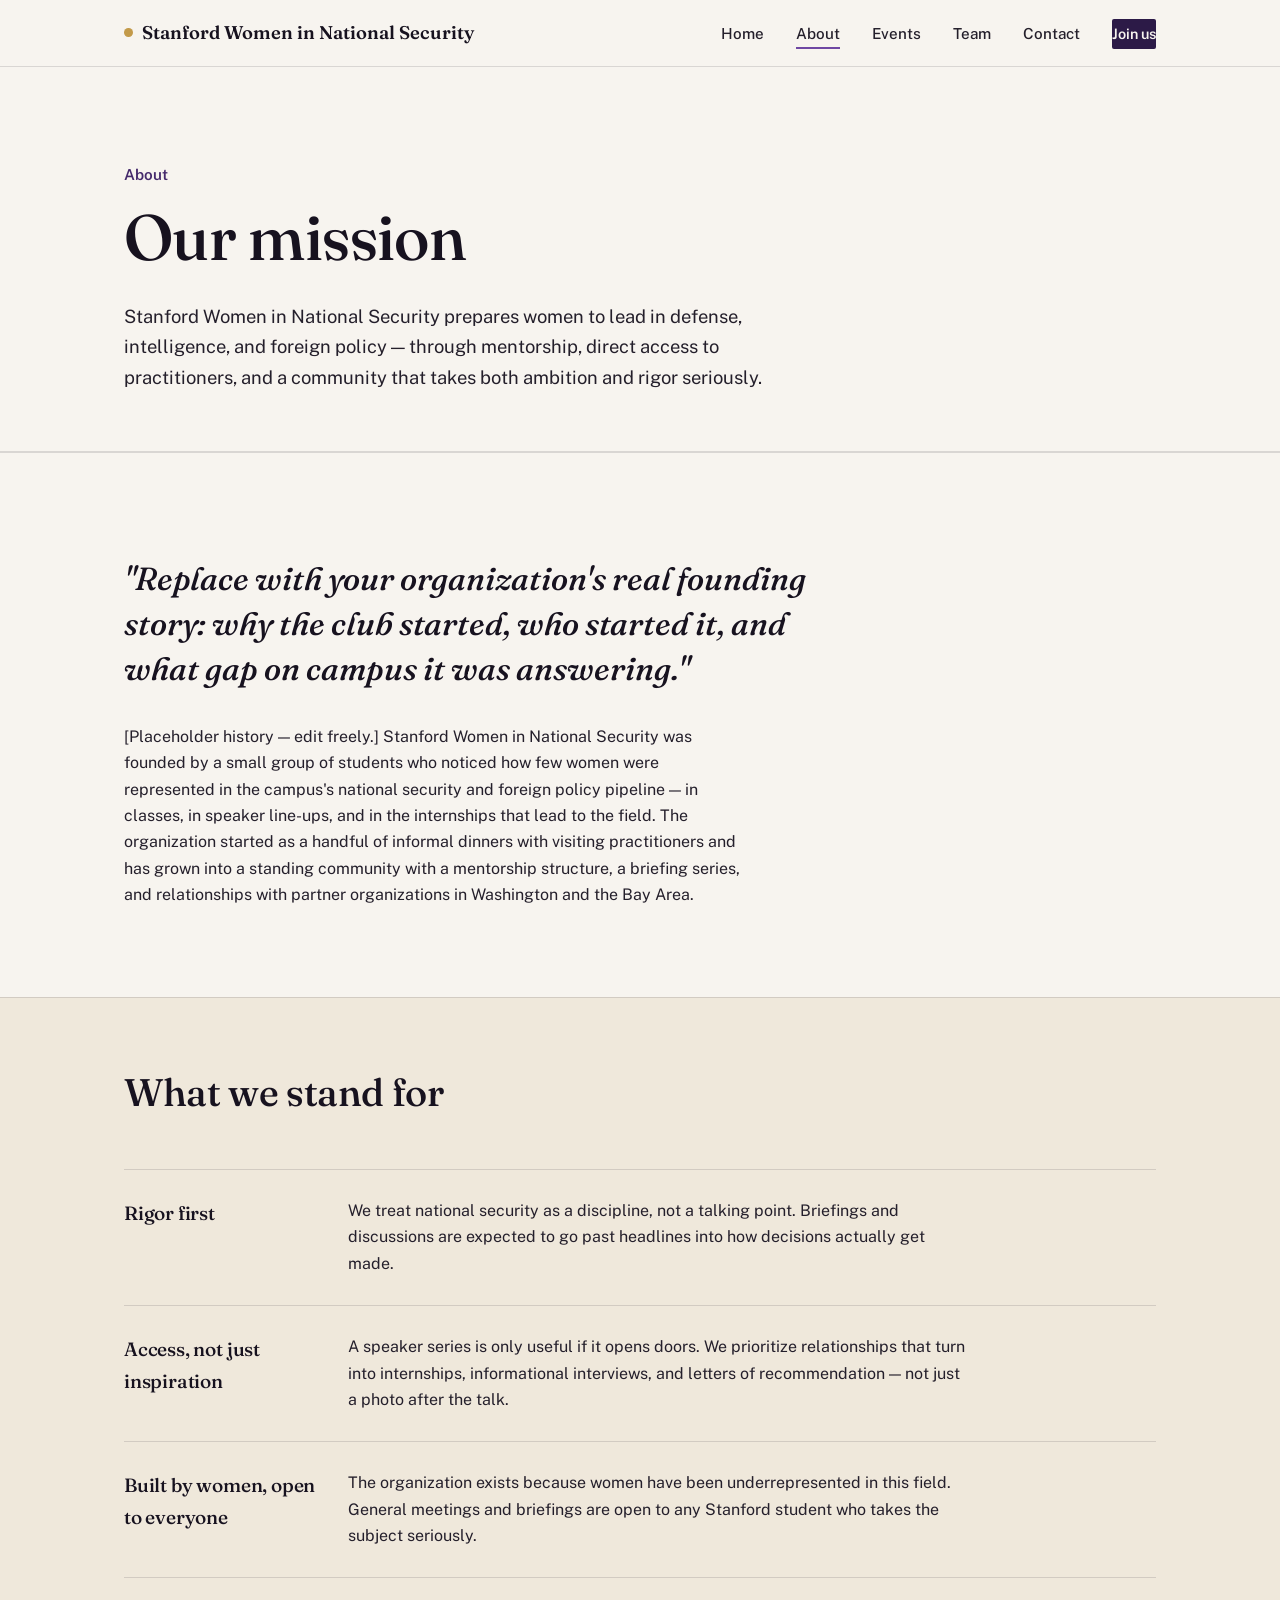
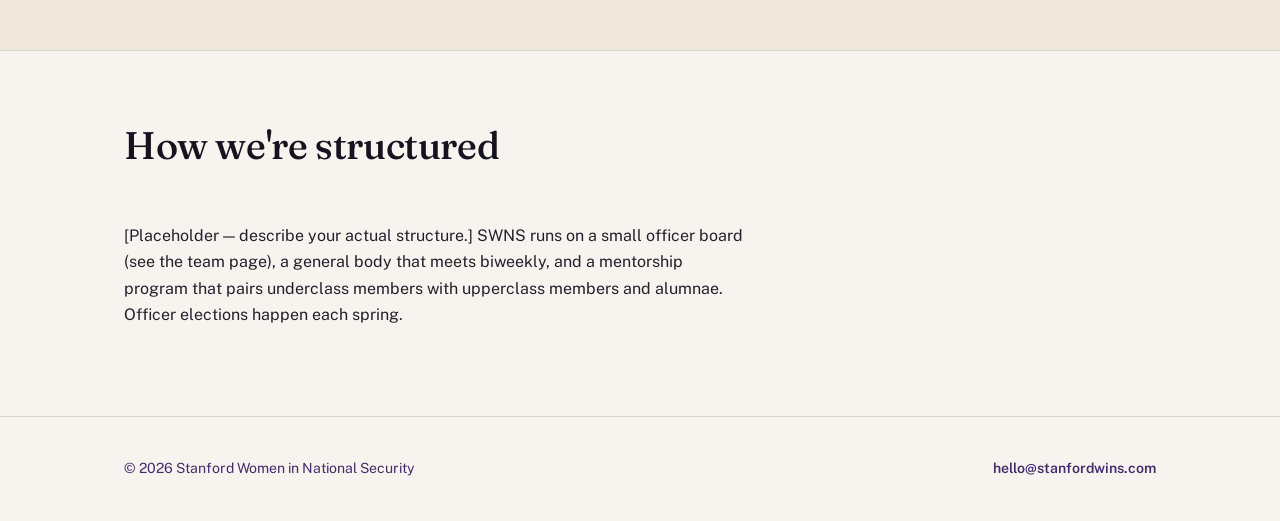
==== about.html @ c0dbcd0d "Initial site" ====
<!DOCTYPE html>
<html lang="en">
<head>
<meta charset="UTF-8">
<meta name="viewport" content="width=device-width, initial-scale=1">
<title>About — Stanford Women in National Security</title>
<link rel="stylesheet" href="styles.css">
</head>
<body>
<a class="skip-link" href="#main">Skip to content</a>

<header class="site-header">
  <nav class="nav">
    <a class="nav-mark" href="index.html"><span class="dot"></span>Stanford Women in National Security</a>
    <button class="nav-toggle" aria-label="Toggle menu" aria-expanded="false">Menu</button>
    <ul class="nav-links">
      <li><a href="index.html">Home</a></li>
      <li><a href="about.html" aria-current="page">About</a></li>
      <li><a href="events.html">Events</a></li>
      <li><a href="team.html">Team</a></li>
      <li><a href="contact.html">Contact</a></li>
      <li><a class="nav-cta" href="contact.html">Join us</a></li>
    </ul>
  </nav>
</header>

<main id="main">

  <section class="hero" style="padding-bottom: 2.5rem;">
    <div class="container" style="grid-template-columns: 1fr;">
      <div class="hero-copy">
        <p class="eyebrow-note">About</p>
        <h1>Our mission</h1>
        <p class="lede">Stanford Women in National Security prepares women to lead in defense, intelligence, and foreign policy — through mentorship, direct access to practitioners, and a community that takes both ambition and rigor seriously.</p>
      </div>
    </div>
  </section>

  <section>
    <div class="container">
      <p class="pull">"Replace with your organization's real founding story: why the club started, who started it, and what gap on campus it was answering."</p>
      <p>[Placeholder history — edit freely.] Stanford Women in National Security was founded by a small group of students who noticed how few women were represented in the campus's national security and foreign policy pipeline — in classes, in speaker line-ups, and in the internships that lead to the field. The organization started as a handful of informal dinners with visiting practitioners and has grown into a standing community with a mentorship structure, a briefing series, and relationships with partner organizations in Washington and the Bay Area.</p>
    </div>
  </section>

  <section class="dim">
    <div class="container">
      <div class="section-head">
        <h2>What we stand for</h2>
      </div>
      <ul class="row-list">
        <li>
          <h3>Rigor first</h3>
          <p>We treat national security as a discipline, not a talking point. Briefings and discussions are expected to go past headlines into how decisions actually get made.</p>
        </li>
        <li>
          <h3>Access, not just inspiration</h3>
          <p>A speaker series is only useful if it opens doors. We prioritize relationships that turn into internships, informational interviews, and letters of recommendation — not just a photo after the talk.</p>
        </li>
        <li>
          <h3>Built by women, open to everyone</h3>
          <p>The organization exists because women have been underrepresented in this field. General meetings and briefings are open to any Stanford student who takes the subject seriously.</p>
        </li>
      </ul>
    </div>
  </section>

  <section>
    <div class="container">
      <div class="section-head">
        <h2>How we're structured</h2>
      </div>
      <p>[Placeholder — describe your actual structure.] SWNS runs on a small officer board (see the <a href="team.html">team page</a>), a general body that meets biweekly, and a mentorship program that pairs underclass members with upperclass members and alumnae. Officer elections happen each spring.</p>
    </div>
  </section>

</main>

<footer class="site-footer">
  <div class="container">
    <span>© 2026 Stanford Women in National Security</span>
    <a href="contact.html">hello@stanfordwins.com</a>
  </div>
</footer>

<script src="script.js"></script>
</body>
</html>
---- styles.css ----
/* ============================================================
   Stanford Women in National Security — shared stylesheet
   ============================================================ */

@import url('https://fonts.googleapis.com/css2?family=Fraunces:ital,opsz,wght@0,9..144,400;0,9..144,500;0,9..144,600;1,9..144,500&family=Public+Sans:wght@400;500;600;700&display=swap');

:root {
  --ink: #17121f;
  --plum-900: #2c1a47;
  --plum-700: #452a6c;
  --plum-500: #6f47a3;
  --lilac-300: #b79cdb;
  --lilac-100: #ece4f7;
  --gold: #c39a4a;
  --paper: #f7f4ef;
  --paper-dim: #efe8db;
  --charcoal: #241f2b;
  --line: rgba(36, 31, 43, 0.14);
  --max: 68rem;
}

* { box-sizing: border-box; }

html { scroll-behavior: smooth; }

body {
  margin: 0;
  background: var(--paper);
  color: var(--charcoal);
  font-family: 'Public Sans', -apple-system, BlinkMacSystemFont, sans-serif;
  font-size: 1rem;
  line-height: 1.65;
  -webkit-font-smoothing: antialiased;
}

img { max-width: 100%; display: block; }

a {
  color: inherit;
  text-decoration: none;
}

h1, h2, h3, h4 {
  font-family: 'Fraunces', Georgia, serif;
  font-weight: 500;
  color: var(--ink);
  margin: 0 0 0.5em;
  letter-spacing: -0.01em;
}

h1 { font-size: clamp(2.4rem, 5vw, 4.1rem); line-height: 1.05; }
h2 { font-size: clamp(1.7rem, 3vw, 2.5rem); line-height: 1.15; }
h3 { font-size: 1.35rem; }

p { max-width: 62ch; }

.container {
  max-width: var(--max);
  margin: 0 auto;
  padding: 0 1.75rem;
}

/* ---------- Skip link (accessibility) ---------- */
.skip-link {
  position: absolute;
  left: -999px;
  top: 0;
  background: var(--ink);
  color: var(--paper);
  padding: 0.75rem 1.25rem;
  z-index: 200;
}
.skip-link:focus {
  left: 1rem;
  top: 1rem;
}

/* ---------- Header / nav ---------- */
.site-header {
  position: sticky;
  top: 0;
  z-index: 100;
  background: var(--paper);
  border-bottom: 1px solid var(--line);
}

.nav {
  max-width: var(--max);
  margin: 0 auto;
  padding: 1.1rem 1.75rem;
  display: flex;
  align-items: center;
  justify-content: space-between;
}

.nav-mark {
  font-family: 'Fraunces', serif;
  font-weight: 600;
  font-size: 1.15rem;
  color: var(--ink);
  display: flex;
  align-items: center;
  gap: 0.6rem;
}

.nav-mark .dot {
  width: 0.55rem;
  height: 0.55rem;
  border-radius: 50%;
  background: var(--gold);
  flex: none;
}

.nav-links {
  display: flex;
  gap: 2rem;
  list-style: none;
  margin: 0;
  padding: 0;
  font-size: 0.95rem;
  font-weight: 500;
}

.nav-links a {
  padding: 0.35rem 0;
  border-bottom: 2px solid transparent;
  transition: border-color 0.15s ease, color 0.15s ease;
}

.nav-links a:hover,
.nav-links a[aria-current="page"] {
  border-bottom-color: var(--plum-500);
}

.nav-cta {
  background: var(--plum-900);
  color: var(--paper) !important;
  padding: 0.55rem 1.15rem;
  border-radius: 2px;
  font-size: 0.9rem;
  font-weight: 600;
}
.nav-cta:hover { background: var(--plum-700); }

.nav-toggle {
  display: none;
  background: none;
  border: 1px solid var(--line);
  border-radius: 2px;
  padding: 0.4rem 0.6rem;
  font-size: 1rem;
  cursor: pointer;
}

@media (max-width: 780px) {
  .nav-toggle { display: block; }
  .nav-links {
    position: absolute;
    top: 100%;
    left: 0;
    right: 0;
    background: var(--paper);
    border-bottom: 1px solid var(--line);
    flex-direction: column;
    gap: 0;
    padding: 0.5rem 1.75rem 1.25rem;
    display: none;
  }
  .nav-links.open { display: flex; }
  .nav-links li { border-top: 1px solid var(--line); }
  .nav-links a { display: block; padding: 0.85rem 0; }
  .nav-cta { display: inline-block; margin-top: 0.75rem; }
}

/* ---------- Hero ---------- */
.hero {
  padding: 5rem 0 4.5rem;
  border-bottom: 1px solid var(--line);
}

.hero .container {
  display: grid;
  grid-template-columns: 1.15fr 0.85fr;
  gap: 3rem;
  align-items: center;
}

@media (max-width: 860px) {
  .hero .container { grid-template-columns: 1fr; }
  .hero-art { order: -1; max-width: 260px; margin: 0 auto; }
}

.eyebrow-note {
  color: var(--plum-700);
  font-weight: 600;
  font-size: 0.95rem;
  margin-bottom: 1rem;
}

.hero p.lede {
  font-size: 1.15rem;
  color: var(--charcoal);
  margin-top: 1.25rem;
}

.hero-actions {
  display: flex;
  gap: 1rem;
  margin-top: 2rem;
  flex-wrap: wrap;
}

.btn {
  display: inline-block;
  padding: 0.8rem 1.5rem;
  font-weight: 600;
  font-size: 0.95rem;
  border-radius: 2px;
  border: 1px solid var(--ink);
  transition: background 0.15s ease, color 0.15s ease, border-color 0.15s ease;
}

.btn-primary {
  background: var(--plum-900);
  border-color: var(--plum-900);
  color: var(--paper);
}
.btn-primary:hover { background: var(--plum-700); border-color: var(--plum-700); }

.btn-ghost {
  background: transparent;
  border-color: var(--ink);
  color: var(--ink);
}
.btn-ghost:hover { background: var(--ink); color: var(--paper); }

.hero-art svg { width: 100%; height: auto; }

/* ---------- Section rhythm ---------- */
section { padding: 4.5rem 0; }
section.dim { background: var(--paper-dim); }
section + section { border-top: 1px solid var(--line); }

.section-head {
  display: flex;
  justify-content: space-between;
  align-items: baseline;
  flex-wrap: wrap;
  gap: 1rem;
  margin-bottom: 2.25rem;
}

.section-head .tag {
  color: var(--plum-700);
  font-weight: 600;
  font-size: 0.95rem;
}

/* ---------- Pull quote / mission line ---------- */
.pull {
  font-family: 'Fraunces', serif;
  font-style: italic;
  font-weight: 500;
  font-size: clamp(1.4rem, 2.6vw, 2rem);
  line-height: 1.4;
  color: var(--ink);
  max-width: 44rem;
}

/* ---------- Row list (what we do / values) ---------- */
.row-list { list-style: none; margin: 0; padding: 0; }
.row-list li {
  display: grid;
  grid-template-columns: 12rem 1fr;
  gap: 2rem;
  padding: 1.75rem 0;
  border-top: 1px solid var(--line);
}
.row-list li:last-child { border-bottom: 1px solid var(--line); }
@media (max-width: 700px) {
  .row-list li { grid-template-columns: 1fr; gap: 0.4rem; }
}
.row-list h3 { margin: 0; font-size: 1.2rem; }
.row-list p { margin: 0; color: var(--charcoal); }

/* ---------- Event agenda list ---------- */
.agenda { list-style: none; margin: 0; padding: 0; }
.agenda li {
  display: grid;
  grid-template-columns: 9rem 1fr;
  gap: 2rem;
  padding: 1.9rem 0;
  border-top: 1px solid var(--line);
}
.agenda li:last-child { border-bottom: 1px solid var(--line); }
@media (max-width: 700px) {
  .agenda li { grid-template-columns: 1fr; gap: 0.5rem; }
}
.agenda time {
  font-weight: 600;
  color: var(--plum-700);
  font-size: 0.9rem;
  line-height: 1.5;
}
.agenda .meta {
  font-size: 0.9rem;
  color: var(--plum-700);
  font-weight: 600;
  margin-top: 0.3rem;
}
.agenda h3 { margin-bottom: 0.4rem; }
.agenda p { margin: 0; }
.badge-status {
  display: inline-block;
  font-size: 0.75rem;
  font-weight: 600;
  padding: 0.15rem 0.55rem;
  border: 1px solid var(--gold);
  color: var(--gold);
  border-radius: 2px;
  margin-left: 0.6rem;
  vertical-align: middle;
}

/* ---------- Team grid ---------- */
.team-grid {
  display: grid;
  grid-template-columns: repeat(3, 1fr);
  gap: 2.5rem 2rem;
}
@media (max-width: 780px) {
  .team-grid { grid-template-columns: repeat(2, 1fr); }
}
@media (max-width: 520px) {
  .team-grid { grid-template-columns: 1fr; }
}

.person figure {
  margin: 0 0 1rem;
  width: 6rem;
  height: 6rem;
  border-radius: 50%;
  background: var(--plum-900);
  border: 2px solid var(--gold);
  color: var(--paper);
  display: flex;
  align-items: center;
  justify-content: center;
  font-family: 'Fraunces', serif;
  font-size: 1.4rem;
}

.person h3 { margin-bottom: 0.15rem; font-size: 1.1rem; }
.person .role {
  color: var(--plum-700);
  font-weight: 600;
  font-size: 0.9rem;
  margin-bottom: 0.5rem;
}
.person p.bio { font-size: 0.92rem; margin: 0; }

/* ---------- Stat row ---------- */
.stat-row {
  display: flex;
  gap: 3rem;
  flex-wrap: wrap;
  margin-top: 2.5rem;
}
.stat-row .stat strong {
  display: block;
  font-family: 'Fraunces', serif;
  font-size: 2.2rem;
  color: var(--ink);
  font-weight: 500;
}
.stat-row .stat span {
  font-size: 0.9rem;
  color: var(--plum-700);
  font-weight: 600;
}

/* ---------- CTA band ---------- */
.cta-band {
  background: var(--plum-900);
  color: var(--paper);
}
.cta-band h2 { color: var(--paper); }
.cta-band p { color: var(--lilac-100); }
.cta-band .btn-primary {
  background: var(--gold);
  border-color: var(--gold);
  color: var(--ink);
}
.cta-band .btn-primary:hover { background: #d8ae5c; border-color: #d8ae5c; }
.cta-band .btn-ghost {
  border-color: var(--lilac-300);
  color: var(--paper);
}
.cta-band .btn-ghost:hover { background: var(--paper); color: var(--ink); }

/* ---------- Contact ---------- */
.contact-grid {
  display: grid;
  grid-template-columns: 1fr 1fr;
  gap: 3rem;
}
@media (max-width: 780px) {
  .contact-grid { grid-template-columns: 1fr; }
}
.contact-list { list-style: none; margin: 1.5rem 0 0; padding: 0; }
.contact-list li {
  padding: 1rem 0;
  border-top: 1px solid var(--line);
  display: flex;
  justify-content: space-between;
  gap: 1rem;
}
.contact-list li:last-child { border-bottom: 1px solid var(--line); }
.contact-list .label { color: var(--plum-700); font-weight: 600; font-size: 0.9rem; }

form.interest-form { margin-top: 1.5rem; }
.field { margin-bottom: 1.2rem; }
.field label {
  display: block;
  font-weight: 600;
  font-size: 0.9rem;
  margin-bottom: 0.4rem;
  color: var(--plum-700);
}
.field input,
.field select,
.field textarea {
  width: 100%;
  padding: 0.75rem 0.9rem;
  border: 1px solid var(--line);
  border-radius: 2px;
  background: var(--paper);
  font-family: inherit;
  font-size: 0.95rem;
  color: var(--charcoal);
}
.field input:focus,
.field select:focus,
.field textarea:focus {
  outline: 2px solid var(--plum-500);
  outline-offset: 1px;
}

/* ---------- Footer ---------- */
.site-footer {
  border-top: 1px solid var(--line);
  padding: 2.5rem 0;
  font-size: 0.88rem;
  color: var(--plum-700);
}
.site-footer .container {
  display: flex;
  justify-content: space-between;
  flex-wrap: wrap;
  gap: 1rem;
}
.site-footer a { font-weight: 600; }
.site-footer a:hover { color: var(--ink); }

/* ---------- Accessibility: focus & motion ---------- */
a:focus-visible,
button:focus-visible {
  outline: 2px solid var(--plum-500);
  outline-offset: 2px;
}

@media (prefers-reduced-motion: reduce) {
  html { scroll-behavior: auto; }
}
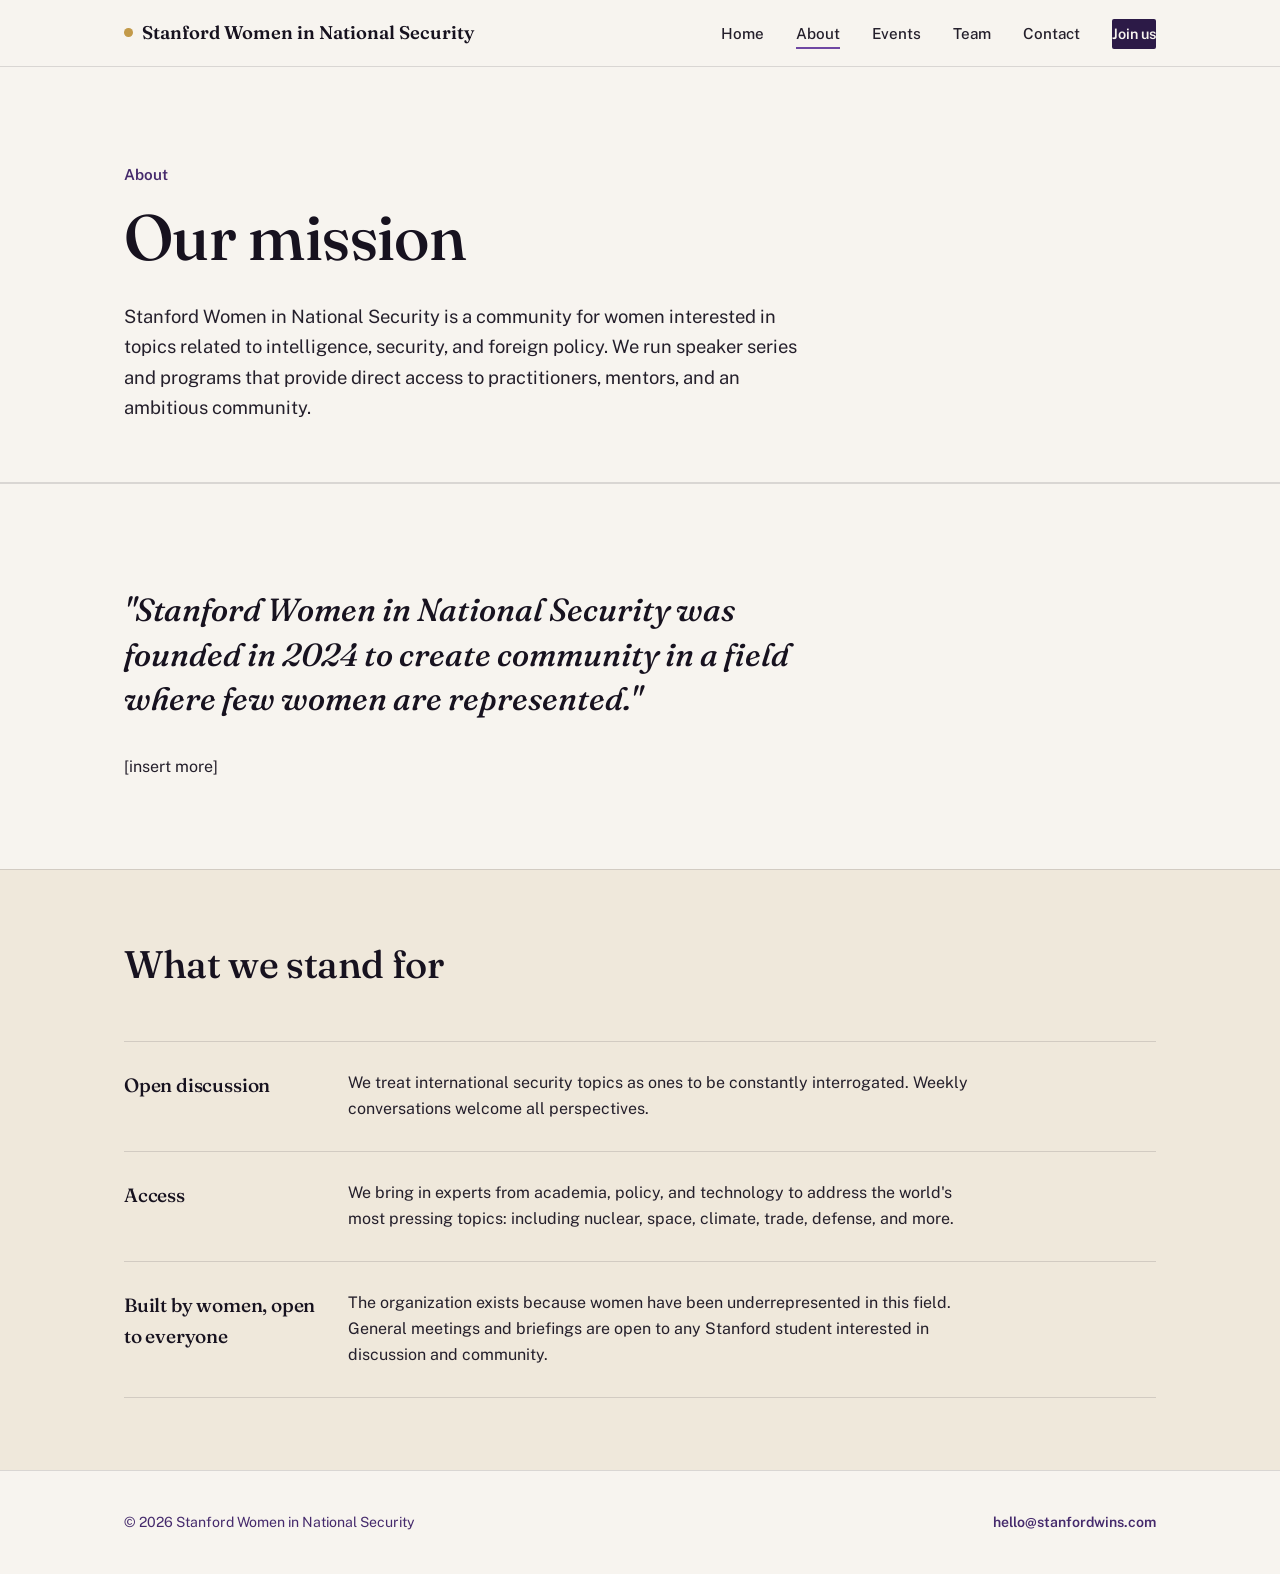
==== commit bad36adf: "Update about.html changes" ====
--- a/about.html
+++ b/about.html
@@ -31,15 +31,15 @@
       <div class="hero-copy">
         <p class="eyebrow-note">About</p>
         <h1>Our mission</h1>
-        <p class="lede">Stanford Women in National Security prepares women to lead in defense, intelligence, and foreign policy — through mentorship, direct access to practitioners, and a community that takes both ambition and rigor seriously.</p>
+        <p class="lede">Stanford Women in National Security is a community for women interested in topics related to intelligence, security, and foreign policy. We run speaker series and programs that provide direct access to practitioners, mentors, and an ambitious community.</p>
       </div>
     </div>
   </section>
 
   <section>
     <div class="container">
-      <p class="pull">"Replace with your organization's real founding story: why the club started, who started it, and what gap on campus it was answering."</p>
-      <p>[Placeholder history — edit freely.] Stanford Women in National Security was founded by a small group of students who noticed how few women were represented in the campus's national security and foreign policy pipeline — in classes, in speaker line-ups, and in the internships that lead to the field. The organization started as a handful of informal dinners with visiting practitioners and has grown into a standing community with a mentorship structure, a briefing series, and relationships with partner organizations in Washington and the Bay Area.</p>
+      <p class="pull">"Stanford Women in National Security was founded in 2024 to create community in a field where few women are represented."</p>
+      <p>[insert more]</p>
     </div>
   </section>
 
@@ -50,27 +50,18 @@
       </div>
       <ul class="row-list">
         <li>
-          <h3>Rigor first</h3>
-          <p>We treat national security as a discipline, not a talking point. Briefings and discussions are expected to go past headlines into how decisions actually get made.</p>
+          <h3>Open discussion</h3>
+          <p>We treat international security topics as ones to be constantly interrogated. Weekly conversations welcome all perspectives.</p>
         </li>
         <li>
-          <h3>Access, not just inspiration</h3>
-          <p>A speaker series is only useful if it opens doors. We prioritize relationships that turn into internships, informational interviews, and letters of recommendation — not just a photo after the talk.</p>
+          <h3>Access</h3>
+          <p>We bring in experts from academia, policy, and technology to address the world's most pressing topics: including nuclear, space, climate, trade, defense, and more.</p>
         </li>
         <li>
           <h3>Built by women, open to everyone</h3>
-          <p>The organization exists because women have been underrepresented in this field. General meetings and briefings are open to any Stanford student who takes the subject seriously.</p>
+          <p>The organization exists because women have been underrepresented in this field. General meetings and briefings are open to any Stanford student interested in discussion and community.</p>
         </li>
       </ul>
-    </div>
-  </section>
-
-  <section>
-    <div class="container">
-      <div class="section-head">
-        <h2>How we're structured</h2>
-      </div>
-      <p>[Placeholder — describe your actual structure.] SWNS runs on a small officer board (see the <a href="team.html">team page</a>), a general body that meets biweekly, and a mentorship program that pairs underclass members with upperclass members and alumnae. Officer elections happen each spring.</p>
     </div>
   </section>
 
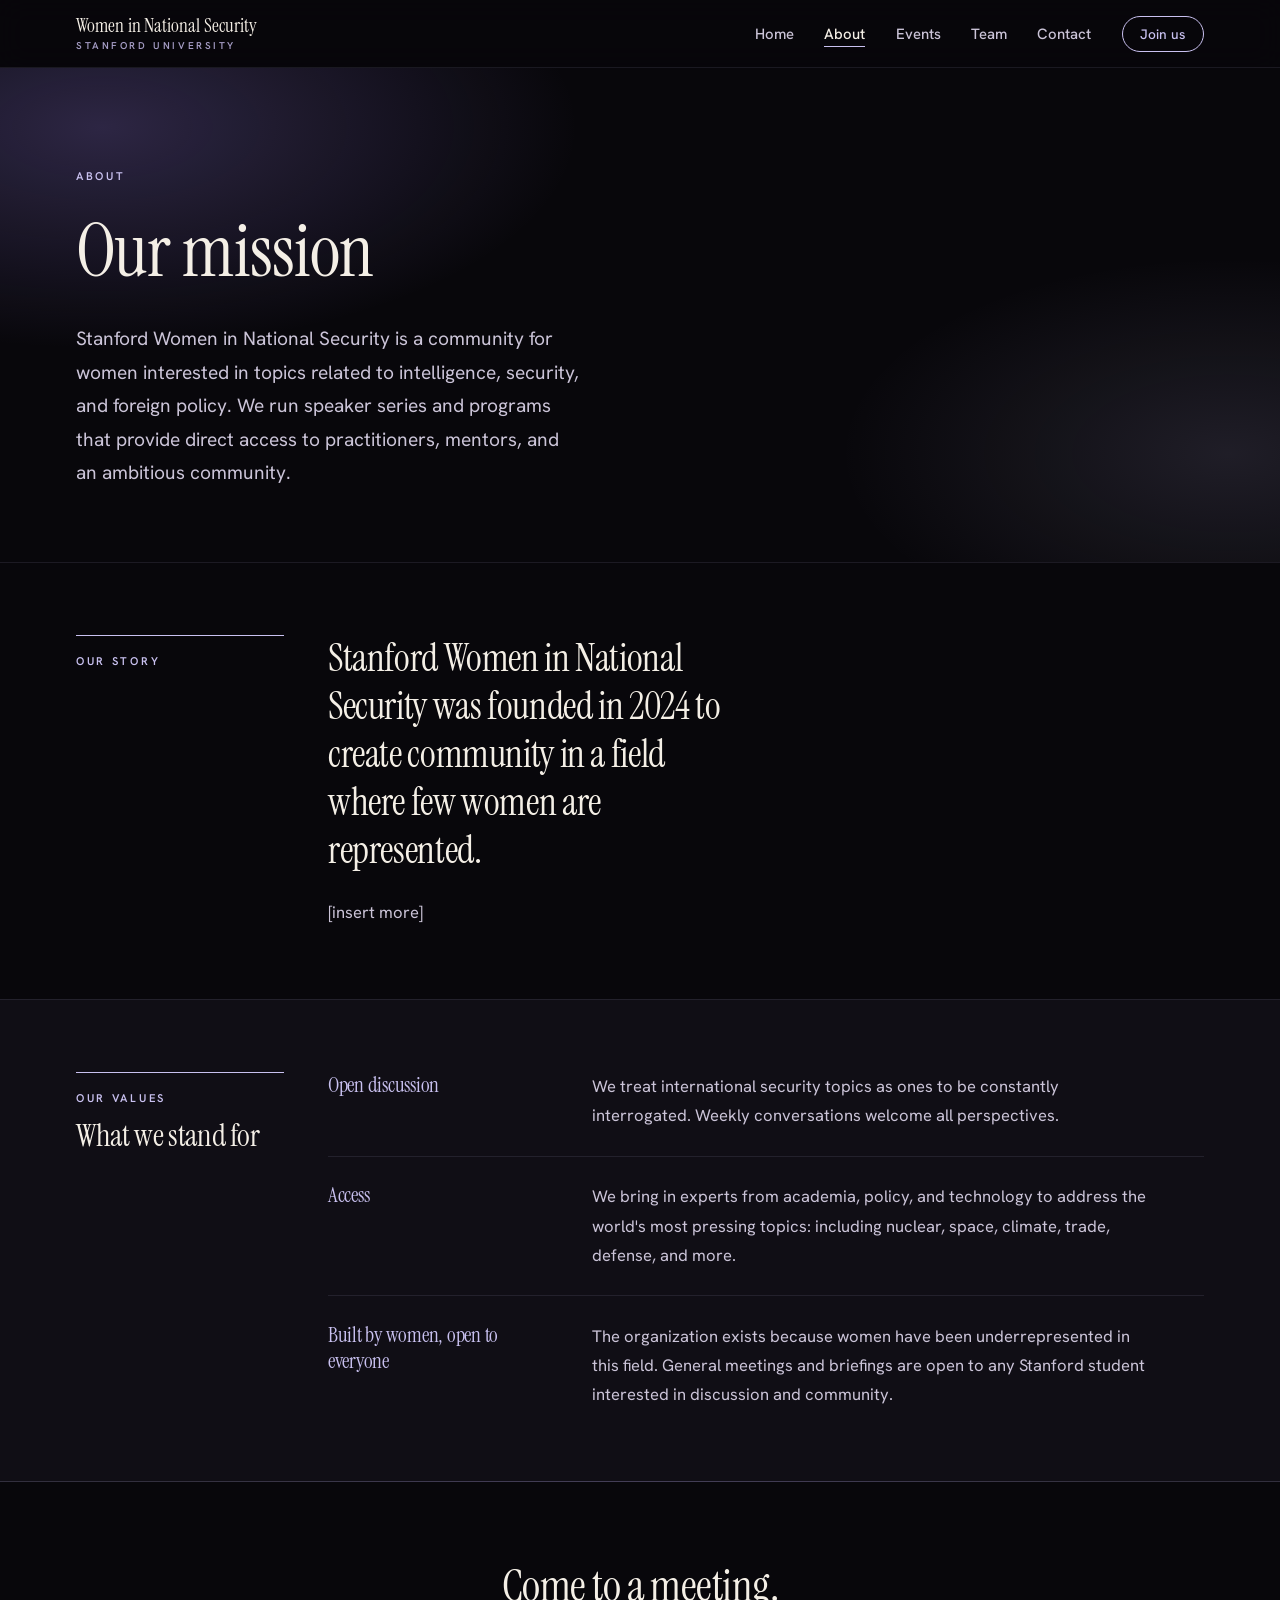
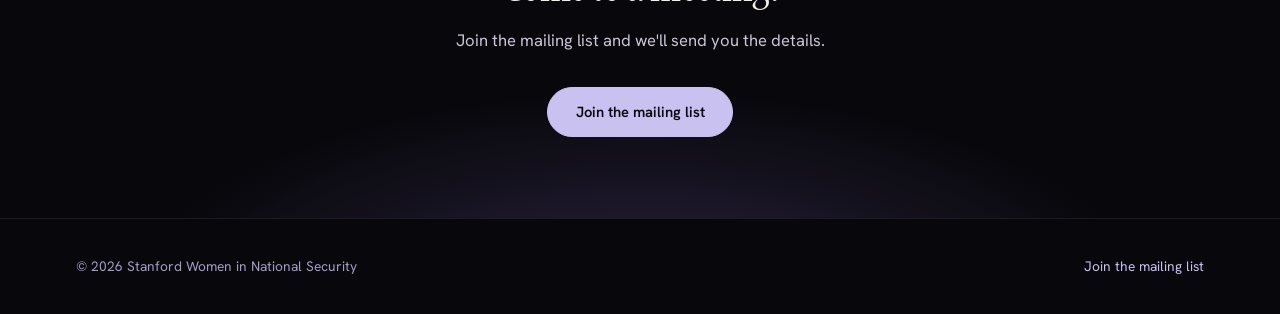
==== commit c2c16486: "Update about.html" ====
--- a/about.html
+++ b/about.html
@@ -3,7 +3,11 @@
 <head>
 <meta charset="UTF-8">
 <meta name="viewport" content="width=device-width, initial-scale=1">
-<title>About — Stanford Women in National Security</title>
+<title>About - Stanford Women in National Security</title>
+<meta name="description" content="Our mission, our story, and what Stanford Women in National Security stands for.">
+<link rel="preconnect" href="https://fonts.googleapis.com">
+<link rel="preconnect" href="https://fonts.gstatic.com" crossorigin>
+<link href="https://fonts.googleapis.com/css2?family=Instrument+Serif:ital@0;1&family=Hanken+Grotesk:wght@400;500;600;700&display=swap" rel="stylesheet">
 <link rel="stylesheet" href="styles.css">
 </head>
 <body>
@@ -11,7 +15,7 @@
 
 <header class="site-header">
   <nav class="nav">
-    <a class="nav-mark" href="index.html"><span class="dot"></span>Stanford Women in National Security</a>
+    <a class="nav-mark" href="index.html">Women in National Security<span class="sm">Stanford University</span></a>
     <button class="nav-toggle" aria-label="Toggle menu" aria-expanded="false">Menu</button>
     <ul class="nav-links">
       <li><a href="index.html">Home</a></li>
@@ -19,36 +23,40 @@
       <li><a href="events.html">Events</a></li>
       <li><a href="team.html">Team</a></li>
       <li><a href="contact.html">Contact</a></li>
-      <li><a class="nav-cta" href="contact.html">Join us</a></li>
+      <li><a class="nav-cta" href="https://forms.gle/GTr78qZemdPtdpaQ9" target="_blank" rel="noopener">Join us</a></li>
     </ul>
   </nav>
 </header>
 
 <main id="main">
 
-  <section class="hero" style="padding-bottom: 2.5rem;">
-    <div class="container" style="grid-template-columns: 1fr;">
-      <div class="hero-copy">
-        <p class="eyebrow-note">About</p>
-        <h1>Our mission</h1>
-        <p class="lede">Stanford Women in National Security is a community for women interested in topics related to intelligence, security, and foreign policy. We run speaker series and programs that provide direct access to practitioners, mentors, and an ambitious community.</p>
+  <section class="hero">
+    <div class="wrap">
+      <p class="label">About</p>
+      <h1>Our mission</h1>
+      <p class="lede">Stanford Women in National Security is a community for women interested in topics related to intelligence, security, and foreign policy. We run speaker series and programs that provide direct access to practitioners, mentors, and an ambitious community.</p>
+    </div>
+  </section>
+
+  <section class="section">
+    <div class="wrap rail">
+      <div class="rail-head">
+        <p class="label">Our story</p>
+      </div>
+      <div>
+        <p class="statement">Stanford Women in National Security was founded in 2024 to create community in a field where few women are represented.</p>
+        <p>[insert more]</p>
       </div>
     </div>
   </section>
 
-  <section>
-    <div class="container">
-      <p class="pull">"Stanford Women in National Security was founded in 2024 to create community in a field where few women are represented."</p>
-      <p>[insert more]</p>
-    </div>
-  </section>
-
-  <section class="dim">
-    <div class="container">
-      <div class="section-head">
+  <section class="section dim">
+    <div class="wrap rail">
+      <div class="rail-head">
+        <p class="label">Our values</p>
         <h2>What we stand for</h2>
       </div>
-      <ul class="row-list">
+      <ul class="rows">
         <li>
           <h3>Open discussion</h3>
           <p>We treat international security topics as ones to be constantly interrogated. Weekly conversations welcome all perspectives.</p>
@@ -65,12 +73,22 @@
     </div>
   </section>
 
+  <section class="closer">
+    <div class="wrap">
+      <h2>Come to a meeting.</h2>
+      <p>Join the mailing list and we'll send you the details.</p>
+      <div class="hero-actions">
+        <a class="btn btn-primary" href="https://forms.gle/GTr78qZemdPtdpaQ9" target="_blank" rel="noopener">Join the mailing list</a>
+      </div>
+    </div>
+  </section>
+
 </main>
 
 <footer class="site-footer">
-  <div class="container">
-    <span>© 2026 Stanford Women in National Security</span>
-    <a href="contact.html">hello@stanfordwins.com</a>
+  <div class="wrap">
+    <p>&copy; 2026 Stanford Women in National Security</p>
+    <p><a href="https://forms.gle/GTr78qZemdPtdpaQ9" target="_blank" rel="noopener">Join the mailing list</a></p>
   </div>
 </footer>
 
--- a/styles.css
+++ b/styles.css
@@ -1,474 +1,460 @@
 /* ============================================================
-   Stanford Women in National Security — shared stylesheet
+   Stanford Women in National Security
+   Fonts load via <link> in each page:
+   Instrument Serif (display) + Hanken Grotesk (body/labels)
    ============================================================ */
 
-@import url('https://fonts.googleapis.com/css2?family=Fraunces:ital,opsz,wght@0,9..144,400;0,9..144,500;0,9..144,600;1,9..144,500&family=Public+Sans:wght@400;500;600;700&display=swap');
-
 :root {
-  --ink: #17121f;
-  --plum-900: #2c1a47;
-  --plum-700: #452a6c;
-  --plum-500: #6f47a3;
-  --lilac-300: #b79cdb;
-  --lilac-100: #ece4f7;
-  --gold: #c39a4a;
-  --paper: #f7f4ef;
-  --paper-dim: #efe8db;
-  --charcoal: #241f2b;
-  --line: rgba(36, 31, 43, 0.14);
-  --max: 68rem;
+  --night: #08070b;          /* page background, a hair warm of pure black */
+  --night-2: #100e15;        /* alternating band */
+  --cream: #f4efe6;          /* warm off-white — headlines */
+  --lav: #c9c1f0;            /* logo lavender — accents */
+  --lav-dim: #a49cc4;        /* quiet labels */
+  --body: #cbc4d8;           /* body text */
+  --rule: rgba(201, 193, 240, 0.22);
+  --rule-soft: rgba(201, 193, 240, 0.1);
+  --glow-a: rgba(140, 118, 214, 0.28);
+  --glow-b: rgba(201, 193, 240, 0.12);
+  --serif: 'Instrument Serif', Georgia, 'Times New Roman', serif;
+  --sans: 'Hanken Grotesk', -apple-system, BlinkMacSystemFont, 'Segoe UI', sans-serif;
+  --max: 74rem;
 }
 
 * { box-sizing: border-box; }
 
-html { scroll-behavior: smooth; }
+html {
+  scroll-behavior: smooth;
+  scroll-padding-top: 5rem;
+  -webkit-text-size-adjust: 100%;
+}
 
 body {
   margin: 0;
-  background: var(--paper);
-  color: var(--charcoal);
-  font-family: 'Public Sans', -apple-system, BlinkMacSystemFont, sans-serif;
-  font-size: 1rem;
-  line-height: 1.65;
+  background: var(--night);
+  color: var(--body);
+  font-family: var(--sans);
+  font-size: 1.04rem;
+  line-height: 1.75;
   -webkit-font-smoothing: antialiased;
 }
 
 img { max-width: 100%; display: block; }
-
-a {
-  color: inherit;
-  text-decoration: none;
-}
-
-h1, h2, h3, h4 {
-  font-family: 'Fraunces', Georgia, serif;
-  font-weight: 500;
-  color: var(--ink);
-  margin: 0 0 0.5em;
-  letter-spacing: -0.01em;
-}
-
-h1 { font-size: clamp(2.4rem, 5vw, 4.1rem); line-height: 1.05; }
-h2 { font-size: clamp(1.7rem, 3vw, 2.5rem); line-height: 1.15; }
-h3 { font-size: 1.35rem; }
-
-p { max-width: 62ch; }
-
-.container {
+a { color: inherit; }
+
+p { margin: 0 0 1.2rem; max-width: 62ch; }
+p:last-child { margin-bottom: 0; }
+
+h1, h2, h3 {
+  font-family: var(--serif);
+  font-weight: 400;
+  color: var(--cream);
+  letter-spacing: -0.012em;
+  line-height: 1.08;
+  margin: 0;
+}
+
+h1 { font-size: clamp(2.6rem, 6vw, 4.6rem); }
+h2 { font-size: clamp(1.9rem, 3.4vw, 2.9rem); }
+h3 { font-size: 1.32rem; line-height: 1.25; }
+
+em { font-style: italic; }
+
+.wrap {
   max-width: var(--max);
   margin: 0 auto;
   padding: 0 1.75rem;
 }
 
-/* ---------- Skip link (accessibility) ---------- */
+/* ---------- Small tracked label used throughout ---------- */
+.label {
+  font-family: var(--sans);
+  font-size: 0.7rem;
+  font-weight: 600;
+  letter-spacing: 0.24em;
+  text-transform: uppercase;
+  color: var(--lav);
+  margin: 0;
+}
+
 .skip-link {
   position: absolute;
   left: -999px;
   top: 0;
-  background: var(--ink);
-  color: var(--paper);
+  background: var(--lav);
+  color: var(--night);
   padding: 0.75rem 1.25rem;
-  z-index: 200;
-}
-.skip-link:focus {
-  left: 1rem;
-  top: 1rem;
-}
-
-/* ---------- Header / nav ---------- */
+  z-index: 300;
+}
+.skip-link:focus { left: 1rem; top: 1rem; }
+
+/* ---------- Header ---------- */
 .site-header {
   position: sticky;
   top: 0;
-  z-index: 100;
-  background: var(--paper);
-  border-bottom: 1px solid var(--line);
+  z-index: 200;
+  background: rgba(8, 7, 11, 0.92);
+  border-bottom: 1px solid var(--rule-soft);
+}
+@supports (backdrop-filter: blur(10px)) {
+  .site-header {
+    background: rgba(8, 7, 11, 0.7);
+    backdrop-filter: blur(14px);
+  }
 }
 
 .nav {
   max-width: var(--max);
   margin: 0 auto;
-  padding: 1.1rem 1.75rem;
+  padding: 0.95rem 1.75rem;
   display: flex;
   align-items: center;
   justify-content: space-between;
+  gap: 1.5rem;
 }
 
 .nav-mark {
-  font-family: 'Fraunces', serif;
-  font-weight: 600;
-  font-size: 1.15rem;
-  color: var(--ink);
+  font-family: var(--serif);
+  font-size: 1.16rem;
+  line-height: 1.2;
+  color: var(--cream);
+  text-decoration: none;
+  letter-spacing: 0.005em;
+  flex: none;
+  max-width: 15rem;
+}
+.nav-mark .sm {
+  display: block;
+  font-family: var(--sans);
+  font-size: 0.62rem;
+  font-weight: 600;
+  letter-spacing: 0.26em;
+  text-transform: uppercase;
+  color: var(--lav-dim);
+  margin-top: 0.15rem;
+}
+
+.nav-links {
   display: flex;
   align-items: center;
-  gap: 0.6rem;
-}
-
-.nav-mark .dot {
-  width: 0.55rem;
-  height: 0.55rem;
-  border-radius: 50%;
-  background: var(--gold);
-  flex: none;
-}
-
-.nav-links {
-  display: flex;
-  gap: 2rem;
+  gap: 1.9rem;
   list-style: none;
   margin: 0;
   padding: 0;
-  font-size: 0.95rem;
+}
+
+.nav-links a {
+  font-size: 0.93rem;
   font-weight: 500;
-}
-
-.nav-links a {
-  padding: 0.35rem 0;
-  border-bottom: 2px solid transparent;
-  transition: border-color 0.15s ease, color 0.15s ease;
-}
-
-.nav-links a:hover,
+  color: var(--body);
+  text-decoration: none;
+  padding-bottom: 2px;
+  border-bottom: 1px solid transparent;
+  transition: color 0.15s ease, border-color 0.15s ease;
+}
+.nav-links a:hover { color: var(--cream); }
 .nav-links a[aria-current="page"] {
-  border-bottom-color: var(--plum-500);
+  color: var(--cream);
+  border-bottom-color: var(--lav);
 }
 
 .nav-cta {
-  background: var(--plum-900);
-  color: var(--paper) !important;
-  padding: 0.55rem 1.15rem;
-  border-radius: 2px;
-  font-size: 0.9rem;
-  font-weight: 600;
-}
-.nav-cta:hover { background: var(--plum-700); }
+  border: 1px solid var(--lav) !important;
+  color: var(--lav) !important;
+  padding: 0.5rem 1.1rem !important;
+  border-radius: 999px;
+  font-size: 0.86rem !important;
+  font-weight: 600;
+  transition: background 0.15s ease, color 0.15s ease;
+}
+.nav-cta:hover { background: var(--lav); color: var(--night) !important; }
 
 .nav-toggle {
   display: none;
   background: none;
-  border: 1px solid var(--line);
-  border-radius: 2px;
-  padding: 0.4rem 0.6rem;
-  font-size: 1rem;
+  border: 1px solid var(--rule);
+  border-radius: 999px;
+  color: var(--body);
+  font-family: var(--sans);
+  font-size: 0.8rem;
+  font-weight: 600;
+  letter-spacing: 0.12em;
+  text-transform: uppercase;
+  padding: 0.45rem 0.95rem;
   cursor: pointer;
 }
 
-@media (max-width: 780px) {
+@media (max-width: 860px) {
+  .nav { position: relative; }
   .nav-toggle { display: block; }
   .nav-links {
     position: absolute;
     top: 100%;
     left: 0;
     right: 0;
-    background: var(--paper);
-    border-bottom: 1px solid var(--line);
+    display: none;
     flex-direction: column;
+    align-items: stretch;
     gap: 0;
-    padding: 0.5rem 1.75rem 1.25rem;
-    display: none;
+    background: var(--night);
+    border-bottom: 1px solid var(--rule);
+    padding: 0.25rem 1.75rem 1.1rem;
   }
   .nav-links.open { display: flex; }
-  .nav-links li { border-top: 1px solid var(--line); }
-  .nav-links a { display: block; padding: 0.85rem 0; }
-  .nav-cta { display: inline-block; margin-top: 0.75rem; }
+  .nav-links li { border-top: 1px solid var(--rule-soft); }
+  .nav-links a { display: block; padding: 0.85rem 0; border-bottom: none; }
+  .nav-cta { display: inline-block; margin-top: 0.9rem; text-align: center; }
 }
 
 /* ---------- Hero ---------- */
 .hero {
-  padding: 5rem 0 4.5rem;
-  border-bottom: 1px solid var(--line);
-}
-
-.hero .container {
-  display: grid;
-  grid-template-columns: 1.15fr 0.85fr;
-  gap: 3rem;
-  align-items: center;
-}
-
-@media (max-width: 860px) {
-  .hero .container { grid-template-columns: 1fr; }
-  .hero-art { order: -1; max-width: 260px; margin: 0 auto; }
-}
-
-.eyebrow-note {
-  color: var(--plum-700);
-  font-weight: 600;
-  font-size: 0.95rem;
-  margin-bottom: 1rem;
-}
-
-.hero p.lede {
-  font-size: 1.15rem;
-  color: var(--charcoal);
-  margin-top: 1.25rem;
+  position: relative;
+  overflow: hidden;
+  padding: clamp(4.5rem, 11vh, 8rem) 0 clamp(3.5rem, 8vh, 6rem);
+  background:
+    radial-gradient(ellipse 58% 70% at 8% 12%, var(--glow-a), transparent 64%),
+    radial-gradient(ellipse 46% 60% at 96% 78%, var(--glow-b), transparent 66%),
+    var(--night);
+}
+
+.hero .label { margin-bottom: 1.6rem; }
+
+.hero h1 { max-width: 16em; }
+
+/* the one place the accent does real work */
+.hero h1 .accent {
+  color: var(--lav);
+  font-style: italic;
+}
+
+.hero .lede {
+  font-size: clamp(1.08rem, 1.5vw, 1.24rem);
+  max-width: 46ch;
+  margin-top: 1.9rem;
 }
 
 .hero-actions {
   display: flex;
-  gap: 1rem;
-  margin-top: 2rem;
   flex-wrap: wrap;
-}
-
+  gap: 0.85rem;
+  margin-top: 2.4rem;
+}
+
+/* thin ruled meta strip under the hero */
+.hero-meta {
+  display: flex;
+  flex-wrap: wrap;
+  gap: 0 3.5rem;
+  margin-top: clamp(3rem, 7vh, 5rem);
+  padding-top: 1.6rem;
+  border-top: 1px solid var(--rule);
+}
+.hero-meta div { padding: 0.35rem 0; }
+.hero-meta strong {
+  display: block;
+  font-family: var(--serif);
+  font-weight: 400;
+  font-size: 2.3rem;
+  line-height: 1.1;
+  color: var(--cream);
+}
+.hero-meta span {
+  font-size: 0.78rem;
+  font-weight: 600;
+  letter-spacing: 0.16em;
+  text-transform: uppercase;
+  color: var(--lav-dim);
+}
+
+/* ---------- Buttons ---------- */
 .btn {
   display: inline-block;
-  padding: 0.8rem 1.5rem;
-  font-weight: 600;
-  font-size: 0.95rem;
-  border-radius: 2px;
-  border: 1px solid var(--ink);
+  padding: 0.85rem 1.7rem;
+  border: 1px solid var(--lav);
+  border-radius: 999px;
+  font-family: var(--sans);
+  font-size: 0.92rem;
+  font-weight: 600;
+  line-height: 1.4;
+  text-decoration: none;
   transition: background 0.15s ease, color 0.15s ease, border-color 0.15s ease;
 }
-
-.btn-primary {
-  background: var(--plum-900);
-  border-color: var(--plum-900);
-  color: var(--paper);
-}
-.btn-primary:hover { background: var(--plum-700); border-color: var(--plum-700); }
-
-.btn-ghost {
-  background: transparent;
-  border-color: var(--ink);
-  color: var(--ink);
-}
-.btn-ghost:hover { background: var(--ink); color: var(--paper); }
-
-.hero-art svg { width: 100%; height: auto; }
-
-/* ---------- Section rhythm ---------- */
-section { padding: 4.5rem 0; }
-section.dim { background: var(--paper-dim); }
-section + section { border-top: 1px solid var(--line); }
-
-.section-head {
-  display: flex;
-  justify-content: space-between;
-  align-items: baseline;
-  flex-wrap: wrap;
-  gap: 1rem;
-  margin-bottom: 2.25rem;
-}
-
-.section-head .tag {
-  color: var(--plum-700);
-  font-weight: 600;
-  font-size: 0.95rem;
-}
-
-/* ---------- Pull quote / mission line ---------- */
-.pull {
-  font-family: 'Fraunces', serif;
-  font-style: italic;
-  font-weight: 500;
-  font-size: clamp(1.4rem, 2.6vw, 2rem);
-  line-height: 1.4;
-  color: var(--ink);
-  max-width: 44rem;
-}
-
-/* ---------- Row list (what we do / values) ---------- */
-.row-list { list-style: none; margin: 0; padding: 0; }
-.row-list li {
+.btn-primary { background: var(--lav); color: var(--night); }
+.btn-primary:hover { background: var(--cream); border-color: var(--cream); }
+.btn-ghost { background: transparent; color: var(--lav); }
+.btn-ghost:hover { background: var(--lav); color: var(--night); }
+
+/* ---------- Section: left rail structure ---------- */
+.section { padding: clamp(3.5rem, 8vh, 6rem) 0; border-top: 1px solid var(--rule-soft); }
+.section.dim { background: var(--night-2); }
+
+.rail {
   display: grid;
-  grid-template-columns: 12rem 1fr;
-  gap: 2rem;
-  padding: 1.75rem 0;
-  border-top: 1px solid var(--line);
-}
-.row-list li:last-child { border-bottom: 1px solid var(--line); }
-@media (max-width: 700px) {
-  .row-list li { grid-template-columns: 1fr; gap: 0.4rem; }
-}
-.row-list h3 { margin: 0; font-size: 1.2rem; }
-.row-list p { margin: 0; color: var(--charcoal); }
-
-/* ---------- Event agenda list ---------- */
+  grid-template-columns: 13rem 1fr;
+  gap: 2.75rem;
+  align-items: start;
+}
+.rail > .rail-head {
+  position: sticky;
+  top: 6.5rem;
+  border-top: 1px solid var(--lav);
+  padding-top: 1rem;
+}
+.rail > .rail-head h2 { margin-top: 0.7rem; font-size: clamp(1.6rem, 2.4vw, 2.1rem); }
+
+@media (max-width: 860px) {
+  .rail { grid-template-columns: 1fr; gap: 1.6rem; }
+  .rail > .rail-head { position: static; }
+}
+
+/* ---------- Statement / pull quote ---------- */
+.statement {
+  font-family: var(--serif);
+  font-size: clamp(1.55rem, 3vw, 2.35rem);
+  line-height: 1.28;
+  letter-spacing: -0.01em;
+  color: var(--cream);
+  max-width: 24ch;
+  margin: 0 0 1.4rem;
+}
+.statement.wide { max-width: 30ch; }
+
+/* ---------- Definition rows (what we do / stand for) ---------- */
+.rows { list-style: none; margin: 0; padding: 0; }
+.rows li {
+  display: grid;
+  grid-template-columns: 14rem 1fr;
+  gap: 0.6rem 2.5rem;
+  padding: 1.6rem 0;
+  border-top: 1px solid var(--rule-soft);
+}
+.rows li:first-child { border-top: none; padding-top: 0; }
+.rows li:last-child { padding-bottom: 0; }
+@media (max-width: 760px) { .rows li { grid-template-columns: 1fr; } }
+.rows h3 { color: var(--lav); }
+.rows p { margin: 0; }
+
+/* ---------- Events ---------- */
 .agenda { list-style: none; margin: 0; padding: 0; }
 .agenda li {
   display: grid;
-  grid-template-columns: 9rem 1fr;
-  gap: 2rem;
+  grid-template-columns: 11rem 1fr;
+  gap: 0.6rem 2.5rem;
   padding: 1.9rem 0;
-  border-top: 1px solid var(--line);
-}
-.agenda li:last-child { border-bottom: 1px solid var(--line); }
-@media (max-width: 700px) {
-  .agenda li { grid-template-columns: 1fr; gap: 0.5rem; }
-}
+  border-top: 1px solid var(--rule-soft);
+}
+.agenda li:first-child { border-top: none; padding-top: 0; }
+.agenda li:last-child { padding-bottom: 0; }
+@media (max-width: 760px) { .agenda li { grid-template-columns: 1fr; } }
+
 .agenda time {
-  font-weight: 600;
-  color: var(--plum-700);
-  font-size: 0.9rem;
-  line-height: 1.5;
-}
+  font-family: var(--serif);
+  font-size: 1.45rem;
+  line-height: 1.2;
+  color: var(--cream);
+  display: block;
+}
+.agenda h3 { color: var(--lav); margin-bottom: 0.45rem; }
 .agenda .meta {
-  font-size: 0.9rem;
-  color: var(--plum-700);
-  font-weight: 600;
-  margin-top: 0.3rem;
-}
-.agenda h3 { margin-bottom: 0.4rem; }
+  font-size: 0.86rem;
+  font-weight: 600;
+  letter-spacing: 0.06em;
+  color: var(--lav-dim);
+  margin: 0 0 0.5rem;
+}
 .agenda p { margin: 0; }
-.badge-status {
+
+.badge {
   display: inline-block;
-  font-size: 0.75rem;
-  font-weight: 600;
-  padding: 0.15rem 0.55rem;
-  border: 1px solid var(--gold);
-  color: var(--gold);
-  border-radius: 2px;
+  vertical-align: 0.18em;
   margin-left: 0.6rem;
-  vertical-align: middle;
-}
-
-/* ---------- Team grid ---------- */
+  font-family: var(--sans);
+  font-size: 0.64rem;
+  font-weight: 700;
+  letter-spacing: 0.16em;
+  text-transform: uppercase;
+  color: var(--lav);
+  border: 1px solid var(--rule);
+  border-radius: 999px;
+  padding: 0.18rem 0.65rem;
+}
+
+/* ---------- Team ---------- */
 .team-grid {
   display: grid;
   grid-template-columns: repeat(3, 1fr);
-  gap: 2.5rem 2rem;
-}
-@media (max-width: 780px) {
-  .team-grid { grid-template-columns: repeat(2, 1fr); }
-}
-@media (max-width: 520px) {
-  .team-grid { grid-template-columns: 1fr; }
-}
-
-.person figure {
-  margin: 0 0 1rem;
-  width: 6rem;
-  height: 6rem;
-  border-radius: 50%;
-  background: var(--plum-900);
-  border: 2px solid var(--gold);
-  color: var(--paper);
+  gap: 2.6rem 2rem;
+}
+@media (max-width: 860px) { .team-grid { grid-template-columns: repeat(2, 1fr); } }
+@media (max-width: 520px) { .team-grid { grid-template-columns: 1fr; } }
+
+.person .portrait {
+  aspect-ratio: 4 / 5;
+  margin-bottom: 1rem;
+  border: 1px solid var(--rule-soft);
+  background:
+    radial-gradient(ellipse 80% 70% at 50% 18%, rgba(201, 193, 240, 0.14), transparent 70%),
+    var(--night-2);
   display: flex;
   align-items: center;
   justify-content: center;
-  font-family: 'Fraunces', serif;
-  font-size: 1.4rem;
-}
-
-.person h3 { margin-bottom: 0.15rem; font-size: 1.1rem; }
+  overflow: hidden;
+}
+.person .portrait img { width: 100%; height: 100%; object-fit: cover; }
+.person .portrait .initials {
+  font-family: var(--serif);
+  font-size: 2rem;
+  color: var(--lav);
+  letter-spacing: 0.04em;
+}
+.person h3 { font-size: 1.16rem; margin-bottom: 0.15rem; }
 .person .role {
-  color: var(--plum-700);
-  font-weight: 600;
-  font-size: 0.9rem;
-  margin-bottom: 0.5rem;
-}
-.person p.bio { font-size: 0.92rem; margin: 0; }
-
-/* ---------- Stat row ---------- */
-.stat-row {
-  display: flex;
-  gap: 3rem;
-  flex-wrap: wrap;
-  margin-top: 2.5rem;
-}
-.stat-row .stat strong {
-  display: block;
-  font-family: 'Fraunces', serif;
-  font-size: 2.2rem;
-  color: var(--ink);
-  font-weight: 500;
-}
-.stat-row .stat span {
-  font-size: 0.9rem;
-  color: var(--plum-700);
-  font-weight: 600;
-}
-
-/* ---------- CTA band ---------- */
-.cta-band {
-  background: var(--plum-900);
-  color: var(--paper);
-}
-.cta-band h2 { color: var(--paper); }
-.cta-band p { color: var(--lilac-100); }
-.cta-band .btn-primary {
-  background: var(--gold);
-  border-color: var(--gold);
-  color: var(--ink);
-}
-.cta-band .btn-primary:hover { background: #d8ae5c; border-color: #d8ae5c; }
-.cta-band .btn-ghost {
-  border-color: var(--lilac-300);
-  color: var(--paper);
-}
-.cta-band .btn-ghost:hover { background: var(--paper); color: var(--ink); }
-
-/* ---------- Contact ---------- */
-.contact-grid {
-  display: grid;
-  grid-template-columns: 1fr 1fr;
-  gap: 3rem;
-}
-@media (max-width: 780px) {
-  .contact-grid { grid-template-columns: 1fr; }
-}
-.contact-list { list-style: none; margin: 1.5rem 0 0; padding: 0; }
-.contact-list li {
-  padding: 1rem 0;
-  border-top: 1px solid var(--line);
-  display: flex;
-  justify-content: space-between;
-  gap: 1rem;
-}
-.contact-list li:last-child { border-bottom: 1px solid var(--line); }
-.contact-list .label { color: var(--plum-700); font-weight: 600; font-size: 0.9rem; }
-
-form.interest-form { margin-top: 1.5rem; }
-.field { margin-bottom: 1.2rem; }
-.field label {
-  display: block;
-  font-weight: 600;
-  font-size: 0.9rem;
-  margin-bottom: 0.4rem;
-  color: var(--plum-700);
-}
-.field input,
-.field select,
-.field textarea {
-  width: 100%;
-  padding: 0.75rem 0.9rem;
-  border: 1px solid var(--line);
-  border-radius: 2px;
-  background: var(--paper);
-  font-family: inherit;
-  font-size: 0.95rem;
-  color: var(--charcoal);
-}
-.field input:focus,
-.field select:focus,
-.field textarea:focus {
-  outline: 2px solid var(--plum-500);
-  outline-offset: 1px;
-}
+  margin: 0 0 0.25rem;
+  font-size: 0.75rem;
+  font-weight: 700;
+  letter-spacing: 0.16em;
+  text-transform: uppercase;
+  color: var(--lav);
+}
+.person .bio { margin: 0; font-size: 0.93rem; color: var(--lav-dim); }
+
+/* ---------- Closing call to action ---------- */
+.closer {
+  border-top: 1px solid var(--rule);
+  padding: clamp(3.5rem, 9vh, 6.5rem) 0;
+  background:
+    radial-gradient(ellipse 60% 100% at 50% 130%, var(--glow-a), transparent 68%),
+    var(--night);
+  text-align: center;
+}
+.closer h2 { margin: 0 auto 1rem; max-width: 16ch; }
+.closer p { margin: 0 auto 2rem; max-width: 50ch; }
+.closer .hero-actions { justify-content: center; margin-top: 0; }
 
 /* ---------- Footer ---------- */
 .site-footer {
-  border-top: 1px solid var(--line);
-  padding: 2.5rem 0;
-  font-size: 0.88rem;
-  color: var(--plum-700);
-}
-.site-footer .container {
+  border-top: 1px solid var(--rule-soft);
+  padding: 2.2rem 0;
+  font-size: 0.86rem;
+  color: var(--lav-dim);
+}
+.site-footer .wrap {
   display: flex;
   justify-content: space-between;
   flex-wrap: wrap;
-  gap: 1rem;
-}
-.site-footer a { font-weight: 600; }
-.site-footer a:hover { color: var(--ink); }
-
-/* ---------- Accessibility: focus & motion ---------- */
+  gap: 0.6rem 2rem;
+}
+.site-footer p { margin: 0; max-width: none; }
+.site-footer a { color: var(--lav); text-decoration: none; }
+.site-footer a:hover { color: var(--cream); }
+
+/* ---------- Focus + motion ---------- */
 a:focus-visible,
 button:focus-visible {
-  outline: 2px solid var(--plum-500);
-  outline-offset: 2px;
+  outline: 2px solid var(--lav);
+  outline-offset: 3px;
 }
 
 @media (prefers-reduced-motion: reduce) {
   html { scroll-behavior: auto; }
-}
+  * { transition: none !important; }
+}
